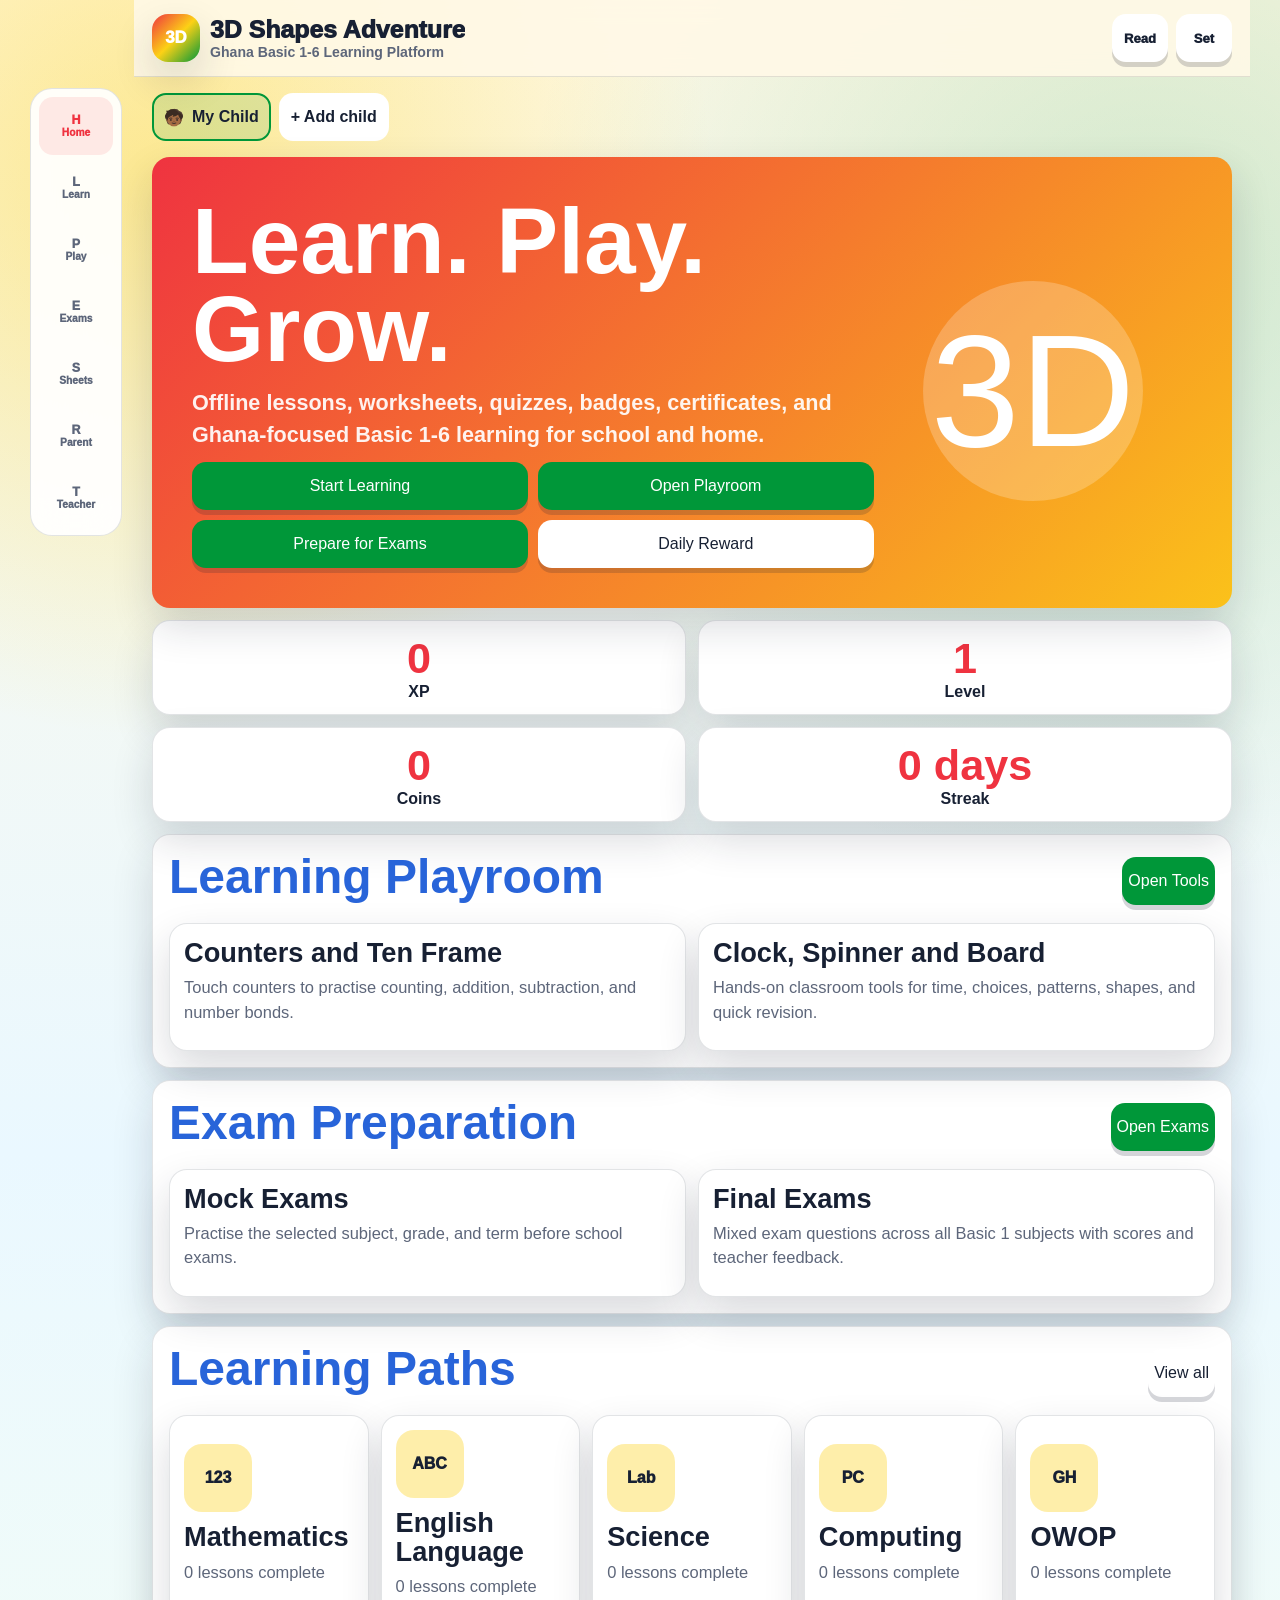
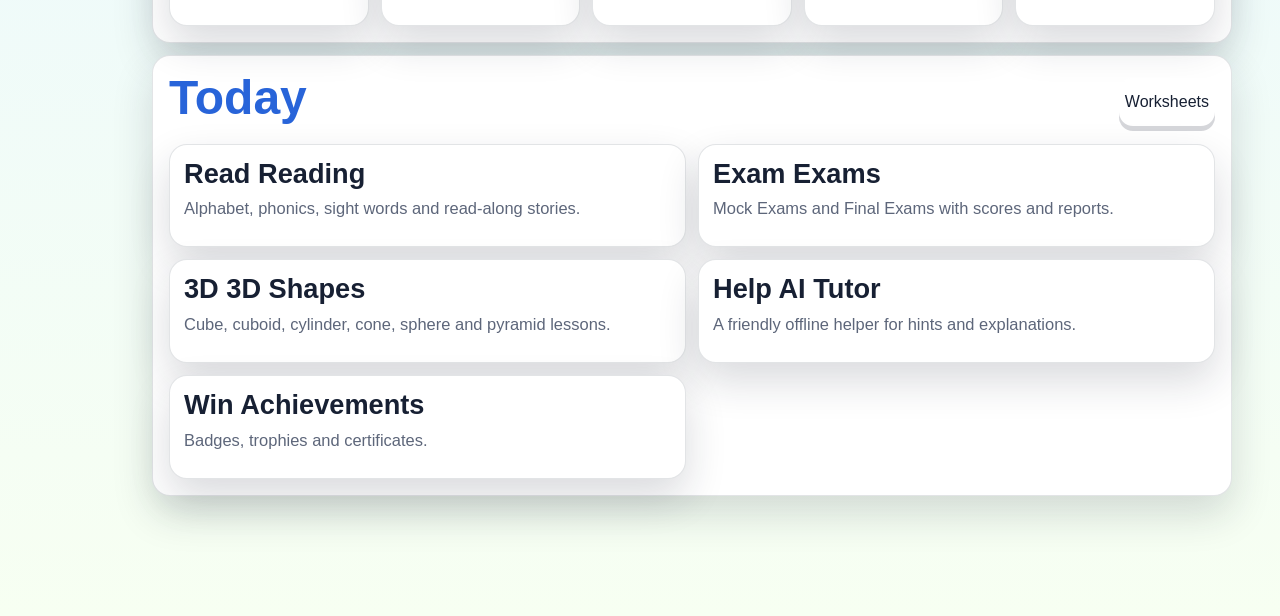
==== index.html @ 96acb21d "Update iPad-ready learning app" ====
<!DOCTYPE html>
<html lang="en">
<head>
  <meta charset="UTF-8" />
  <meta name="viewport" content="width=device-width, initial-scale=1.0, viewport-fit=cover" />
  <meta name="description" content="3D Shapes Adventure is an offline-first Ghana Basic 1-6 educational platform with lessons, quizzes, worksheets, dashboards, rewards, certificates, and read-aloud support." />
  <meta name="theme-color" content="#ef3340" />
  <meta name="mobile-web-app-capable" content="yes" />
  <meta name="apple-mobile-web-app-capable" content="yes" />
  <meta name="apple-mobile-web-app-title" content="3D Shapes" />
  <meta name="apple-mobile-web-app-status-bar-style" content="black-translucent" />
  <title>3D Shapes Adventure</title>
  <link rel="manifest" href="manifest.webmanifest" />
  <link rel="icon" href="icons/icon-192.png" />
  <link rel="apple-touch-icon" href="icons/icon-180.png" />
  <link rel="stylesheet" href="css/styles.css?v=20260722-self-taught-lessons" />
</head>
<body>
  <div id="app" class="app-shell" aria-live="polite">
    <section class="fallback-card panel">
      <h1>3D Shapes Adventure</h1>
      <p>The app is loading. If this message stays on screen, open the app from GitHub Pages or a local web server instead of a direct file.</p>
      <p>Local preview address: http://127.0.0.1:8765/index.html</p>
    </section>
    <noscript>
      <section class="fallback-card">
        <h1>3D Shapes Adventure</h1>
        <p>Please turn on JavaScript to use lessons, quizzes, worksheets, profiles, and offline learning.</p>
      </section>
    </noscript>
  </div>
  <script type="module" src="js/app.js?v=20260722-self-taught-lessons"></script>
</body>
</html>
---- css/styles.css ----
:root {
  --red: #ef3340;
  --gold: #fcd116;
  --green: #009739;
  --blue: #2864d9;
  --sky: #35c7ff;
  --purple: #7c4dff;
  --ink: #172033;
  --muted: #5d667a;
  --paper: #ffffff;
  --cream: #fff7dc;
  --line: rgba(23, 32, 51, 0.12);
  --shadow: 0 18px 40px rgba(23, 32, 51, 0.16);
  --radius: 18px;
  --font-scale: 1;
}

* {
  box-sizing: border-box;
}

html {
  scroll-behavior: smooth;
}

body {
  margin: 0;
  min-height: 100vh;
  color: var(--ink);
  font-family: "Trebuchet MS", Arial, sans-serif;
  font-size: calc(16px * var(--font-scale));
  background:
    radial-gradient(circle at 12% 8%, rgba(252, 209, 22, 0.42), transparent 24%),
    radial-gradient(circle at 90% 12%, rgba(0, 151, 57, 0.17), transparent 28%),
    linear-gradient(180deg, #fff9e7 0%, #eaf8ff 52%, #f7fff2 100%);
}

body.dark {
  --ink: #f6f7fb;
  --muted: #c4c9d8;
  --paper: #23283b;
  --cream: #161b2f;
  --line: rgba(255, 255, 255, 0.16);
  --shadow: 0 18px 42px rgba(0, 0, 0, 0.34);
  background:
    radial-gradient(circle at 10% 8%, rgba(252, 209, 22, 0.18), transparent 25%),
    radial-gradient(circle at 90% 12%, rgba(53, 199, 255, 0.12), transparent 26%),
    linear-gradient(180deg, #101523 0%, #171b2d 100%);
}

body.high-contrast {
  --red: #d60000;
  --gold: #ffd800;
  --green: #008000;
  --blue: #004bff;
  --ink: #000000;
  --muted: #111111;
  --paper: #ffffff;
  --cream: #ffffff;
  --line: #000000;
  background: #ffffff;
}

body.dyslexia {
  font-family: Verdana, Arial, sans-serif;
  letter-spacing: 0.02em;
  word-spacing: 0.08em;
}

button,
input,
select,
textarea {
  font: inherit;
}

button {
  min-height: 48px;
  border: 0;
  border-radius: 14px;
  cursor: pointer;
  color: var(--ink);
  background: var(--gold);
  box-shadow: 0 5px 0 rgba(23, 32, 51, 0.18);
  transition: transform 0.15s ease, filter 0.15s ease, box-shadow 0.15s ease;
}

button:hover,
button:focus-visible {
  transform: translateY(-2px);
  filter: brightness(1.04);
}

button:active {
  transform: translateY(2px);
  box-shadow: 0 2px 0 rgba(23, 32, 51, 0.18);
}

button:disabled {
  cursor: not-allowed;
  opacity: 0.6;
  transform: none;
}

.app-shell {
  width: min(1220px, 100%);
  margin: 0 auto;
  padding: 12px;
  padding-bottom: calc(92px + env(safe-area-inset-bottom));
}

.app-header {
  position: sticky;
  top: 0;
  z-index: 20;
  display: grid;
  grid-template-columns: 1fr auto;
  gap: 10px;
  align-items: center;
  margin: -12px -12px 12px;
  padding: 12px;
  background: rgba(255, 249, 231, 0.9);
  backdrop-filter: blur(14px);
  border-bottom: 1px solid var(--line);
}

body.dark .app-header {
  background: rgba(16, 21, 35, 0.9);
}

.brand {
  display: flex;
  align-items: center;
  gap: 10px;
  min-width: 0;
}

.brand-mark {
  display: grid;
  flex: 0 0 48px;
  height: 48px;
  place-items: center;
  border-radius: 16px;
  color: #fff;
  font-size: 1.05rem;
  font-weight: 1000;
  letter-spacing: 0;
  background: linear-gradient(135deg, var(--red), var(--gold), var(--green));
  box-shadow: var(--shadow);
  animation: floaty 3s ease-in-out infinite;
}

.brand-title {
  display: block;
  overflow: hidden;
  font-weight: 1000;
  font-size: clamp(1.1rem, 4vw, 1.55rem);
  white-space: nowrap;
  text-overflow: ellipsis;
}

.brand-subtitle {
  display: block;
  color: var(--muted);
  font-size: 0.88rem;
  font-weight: 800;
}

.header-actions {
  display: flex;
  gap: 8px;
}

.icon-btn {
  width: auto;
  min-width: 56px;
  padding: 0 12px;
  background: var(--paper);
  font-size: 0.82rem;
  font-weight: 1000;
}

.profile-strip {
  display: flex;
  gap: 8px;
  overflow-x: auto;
  margin: 0 0 12px;
  padding-bottom: 4px;
}

.profile-chip {
  display: flex;
  flex: 0 0 auto;
  align-items: center;
  gap: 8px;
  padding: 8px 10px;
  border: 2px solid transparent;
  background: var(--paper);
  box-shadow: none;
  font-weight: 900;
}

.profile-chip.active {
  border-color: var(--green);
  background: rgba(0, 151, 57, 0.12);
}

.hero {
  position: relative;
  overflow: hidden;
  padding: clamp(18px, 5vw, 40px);
  border-radius: var(--radius);
  background:
    linear-gradient(135deg, rgba(239, 51, 64, 0.95), rgba(252, 209, 22, 0.9)),
    var(--red);
  color: #fff;
  box-shadow: var(--shadow);
}

.hero h1 {
  max-width: 780px;
  margin: 0;
  font-size: clamp(2.3rem, 11vw, 5.8rem);
  line-height: 0.95;
}

.hero p {
  max-width: 680px;
  margin: 14px 0 0;
  color: rgba(255, 255, 255, 0.92);
  font-size: clamp(1.1rem, 3.8vw, 1.35rem);
  line-height: 1.45;
  font-weight: 800;
}

.mascot {
  display: grid;
  width: min(220px, 44vw);
  aspect-ratio: 1;
  margin: 18px auto 0;
  place-items: center;
  border-radius: 50%;
  background: rgba(255, 255, 255, 0.22);
  font-size: clamp(5rem, 30vw, 10rem);
  animation: floaty 3.4s ease-in-out infinite;
}

.quick-stats,
.dashboard-grid,
.subject-grid,
.map-grid,
.card-grid,
.counter-pile,
.worksheet-grid,
.quiz-grid,
.badge-grid,
.report-grid,
.settings-grid {
  display: grid;
  gap: 12px;
}

.quick-stats {
  grid-template-columns: repeat(2, 1fr);
  margin: 12px 0;
}

.stat-card,
.panel,
.subject-card,
.lesson-card,
.activity-card,
.worksheet-page,
.certificate,
.modal-card {
  border: 1px solid var(--line);
  border-radius: var(--radius);
  background: var(--paper);
  box-shadow: var(--shadow);
}

.stat-card {
  padding: 13px;
  text-align: center;
  font-weight: 900;
}

.stat-card strong {
  display: block;
  color: var(--red);
  font-size: clamp(1.6rem, 8vw, 2.7rem);
}

.panel {
  padding: 16px;
  margin: 12px 0;
}

.section-title {
  display: flex;
  align-items: center;
  justify-content: space-between;
  gap: 10px;
  margin-bottom: 12px;
}

h1,
h2,
h3 {
  margin: 0 0 8px;
  line-height: 1.08;
}

h2 {
  color: var(--blue);
  font-size: clamp(1.7rem, 6vw, 3rem);
}

h3 {
  font-size: clamp(1.2rem, 4vw, 1.7rem);
}

p {
  margin: 0 0 12px;
  color: var(--muted);
  line-height: 1.48;
  font-size: 1.03rem;
}

.subject-grid,
.map-grid,
.card-grid,
.worksheet-grid,
.badge-grid {
  grid-template-columns: 1fr;
}

.subject-card,
.activity-card {
  padding: 14px;
  text-align: left;
  background: var(--paper);
}

.manipulative-card {
  margin-top: 14px;
  padding: 16px;
  border: 4px solid rgba(252, 209, 22, 0.7);
  border-radius: 22px;
  background:
    linear-gradient(135deg, rgba(252, 209, 22, 0.2), rgba(53, 199, 255, 0.14)),
    var(--paper);
  box-shadow: var(--shadow);
}

.tool-header {
  display: flex;
  align-items: center;
  justify-content: space-between;
  gap: 10px;
  margin-bottom: 10px;
}

.tool-score {
  display: grid;
  min-width: 72px;
  min-height: 56px;
  place-items: center;
  border-radius: 18px;
  color: #fff;
  background: var(--red);
  font-size: 1.35rem;
  font-weight: 1000;
}

.ten-frame {
  display: grid;
  grid-template-columns: repeat(5, 1fr);
  gap: 8px;
  margin: 14px 0;
}

.ten-cell,
.board-cell {
  min-height: 64px;
  border: 3px solid var(--line);
  background: #fff;
  color: var(--blue);
  box-shadow: none;
  font-size: 1.8rem;
  font-weight: 1000;
}

.ten-cell.filled {
  border-color: var(--green);
  background: rgba(0, 151, 57, 0.16);
}

.counter-pile {
  grid-template-columns: repeat(auto-fit, minmax(48px, 1fr));
  margin: 12px 0;
}

.counter {
  display: grid;
  min-height: 48px;
  place-items: center;
  border-radius: 50%;
  color: #fff;
  background: linear-gradient(135deg, var(--blue), var(--purple));
  font-weight: 1000;
  box-shadow: 0 6px 0 rgba(23, 32, 51, 0.16);
}

.clock-face {
  position: relative;
  width: min(330px, 82vw);
  aspect-ratio: 1;
  margin: 16px auto;
  border: 10px solid var(--blue);
  border-radius: 50%;
  background: #fff;
  color: #172033;
  box-shadow: inset 0 0 0 6px rgba(252, 209, 22, 0.5), var(--shadow);
}

.clock-number {
  position: absolute;
  left: 50%;
  top: 50%;
  width: 32px;
  height: 32px;
  margin: -16px;
  text-align: center;
  font-weight: 1000;
}

.clock-number.n1 { transform: rotate(30deg) translateY(-124px) rotate(-30deg); }
.clock-number.n2 { transform: rotate(60deg) translateY(-124px) rotate(-60deg); }
.clock-number.n3 { transform: rotate(90deg) translateY(-124px) rotate(-90deg); }
.clock-number.n4 { transform: rotate(120deg) translateY(-124px) rotate(-120deg); }
.clock-number.n5 { transform: rotate(150deg) translateY(-124px) rotate(-150deg); }
.clock-number.n6 { transform: rotate(180deg) translateY(-124px) rotate(-180deg); }
.clock-number.n7 { transform: rotate(210deg) translateY(-124px) rotate(-210deg); }
.clock-number.n8 { transform: rotate(240deg) translateY(-124px) rotate(-240deg); }
.clock-number.n9 { transform: rotate(270deg) translateY(-124px) rotate(-270deg); }
.clock-number.n10 { transform: rotate(300deg) translateY(-124px) rotate(-300deg); }
.clock-number.n11 { transform: rotate(330deg) translateY(-124px) rotate(-330deg); }
.clock-number.n12 { transform: rotate(360deg) translateY(-124px) rotate(-360deg); }

.clock-hand {
  position: absolute;
  left: 50%;
  bottom: 50%;
  width: 8px;
  border-radius: 999px;
  transform-origin: bottom center;
}

.hour-hand {
  height: 84px;
  margin-left: -4px;
  background: var(--red);
}

.minute-hand {
  height: 116px;
  margin-left: -4px;
  background: var(--green);
}

.clock-dot {
  position: absolute;
  left: 50%;
  top: 50%;
  width: 22px;
  height: 22px;
  margin: -11px;
  border-radius: 50%;
  background: var(--gold);
}

.spinner-wheel {
  display: grid;
  width: min(340px, 82vw);
  aspect-ratio: 1;
  margin: 16px auto;
  place-items: center;
  border: 12px solid var(--green);
  border-radius: 50%;
  background:
    conic-gradient(var(--red) 0 60deg, var(--gold) 60deg 120deg, var(--green) 120deg 180deg, var(--blue) 180deg 240deg, var(--purple) 240deg 300deg, #ff8f3d 300deg 360deg);
  color: #fff;
  text-align: center;
  font-weight: 1000;
  box-shadow: var(--shadow);
}

.spinner-wheel span {
  grid-area: 1 / 1;
  max-width: 120px;
  padding: 8px;
  border-radius: 12px;
  background: rgba(23, 32, 51, 0.42);
}

.pattern-board {
  display: grid;
  grid-template-columns: repeat(5, 1fr);
  gap: 8px;
  margin: 14px 0;
}

.board-cell.marked {
  color: #fff;
  background: var(--blue);
}

.subject-card.locked {
  opacity: 0.55;
}

.subject-icon {
  display: grid;
  width: 68px;
  height: 68px;
  margin-bottom: 10px;
  place-items: center;
  border-radius: 18px;
  background: rgba(252, 209, 22, 0.36);
  color: var(--ink);
  font-size: 1rem;
  font-weight: 1000;
}

.lesson-card {
  overflow: hidden;
}

.lesson-visual {
  display: grid;
  min-height: 260px;
  place-items: center;
  background:
    linear-gradient(135deg, rgba(252, 209, 22, 0.55), rgba(53, 199, 255, 0.24)),
    var(--cream);
  font-size: clamp(5.5rem, 32vw, 12rem);
  text-align: center;
}

.lesson-body {
  padding: 16px;
}

.lesson-meta {
  display: grid;
  grid-template-columns: repeat(2, minmax(0, 1fr));
  gap: 8px;
  margin-bottom: 14px;
}

.lesson-meta span {
  display: grid;
  gap: 3px;
  padding: 10px;
  border: 1px solid var(--line);
  border-radius: 14px;
  background: rgba(255, 255, 255, 0.74);
  color: var(--ink);
  font-weight: 900;
}

.lesson-meta strong {
  color: var(--muted);
  font-size: 0.72rem;
  text-transform: uppercase;
}

.pill-row {
  display: flex;
  flex-wrap: wrap;
  gap: 8px;
  margin: 12px 0;
}

.pill {
  padding: 8px 10px;
  border-radius: 999px;
  background: rgba(0, 151, 57, 0.12);
  color: var(--ink);
  font-weight: 900;
}

.lesson-points {
  display: grid;
  gap: 8px;
  margin: 12px 0;
  padding: 0;
  list-style: none;
}

.lesson-points li {
  padding: 12px;
  border-radius: 14px;
  background: var(--cream);
  color: var(--ink);
  font-weight: 900;
}

.teacher-objective {
  display: grid;
  gap: 6px;
  margin: 12px 0;
  padding: 14px;
  border: 2px solid rgba(0, 151, 57, 0.24);
  border-radius: 16px;
  background: rgba(0, 151, 57, 0.1);
  font-size: 1.05rem;
}

.teacher-objective strong {
  color: var(--green);
  font-size: 1.05rem;
}

.teacher-section {
  margin: 12px 0;
  padding: 14px;
  border: 1px solid var(--line);
  border-radius: 16px;
  background: rgba(255, 255, 255, 0.54);
}

body.dark .teacher-section {
  background: rgba(255, 255, 255, 0.06);
}

.teacher-section h3 {
  color: var(--red);
}

.teacher-section.warmup {
  background: rgba(252, 209, 22, 0.22);
}

.teacher-section.mistake {
  background: rgba(239, 51, 64, 0.1);
}

.teacher-section.practical {
  border-color: rgba(40, 100, 217, 0.24);
  background: rgba(53, 199, 255, 0.13);
}

.teacher-section.self-study {
  border-color: rgba(0, 151, 57, 0.28);
  background: rgba(0, 151, 57, 0.09);
}

.study-steps {
  display: grid;
  gap: 9px;
  margin: 12px 0 0;
  padding-left: 22px;
}

.study-steps li {
  padding: 10px 12px;
  border-radius: 14px;
  background: var(--paper);
  color: var(--ink);
  font-weight: 900;
  line-height: 1.45;
}

.worked-example {
  margin: 10px 0;
  padding: 12px;
  border-radius: 14px;
  background: var(--cream);
}

.worked-example h4 {
  margin: 0 0 8px;
  color: var(--blue);
  font-size: 1.08rem;
}

.worked-example ol {
  margin: 0;
  padding-left: 22px;
  color: var(--muted);
  line-height: 1.5;
  font-weight: 800;
}

.quick-checks {
  display: grid;
  gap: 8px;
}

.quick-checks details {
  padding: 12px;
  border-radius: 14px;
  background: var(--cream);
}

.quick-checks summary {
  cursor: pointer;
  font-weight: 1000;
}

.action-row {
  display: grid;
  grid-template-columns: 1fr 1fr;
  gap: 10px;
  margin-top: 12px;
}

.primary {
  background: var(--green);
  color: #fff;
}

.secondary {
  background: var(--paper);
}

.danger {
  background: var(--red);
  color: #fff;
}

.input,
.select,
.textarea {
  width: 100%;
  min-height: 48px;
  padding: 12px;
  border: 2px solid var(--line);
  border-radius: 14px;
  color: var(--ink);
  background: var(--paper);
}

.textarea {
  min-height: 92px;
  resize: vertical;
}

.bottom-nav {
  position: fixed;
  right: 0;
  bottom: 0;
  left: 0;
  z-index: 30;
  display: grid;
  grid-template-columns: repeat(7, 1fr);
  gap: 4px;
  padding: 8px 8px calc(8px + env(safe-area-inset-bottom));
  border-top: 1px solid var(--line);
  background: rgba(255, 255, 255, 0.93);
  backdrop-filter: blur(16px);
}

body.dark .bottom-nav {
  background: rgba(16, 21, 35, 0.93);
}

.nav-btn {
  min-height: 58px;
  padding: 6px 3px;
  background: transparent;
  box-shadow: none;
  color: var(--muted);
  font-size: 0.64rem;
  font-weight: 1000;
}

.nav-btn span {
  display: block;
  font-size: 0.78rem;
  line-height: 1.1;
}

.nav-btn.active {
  color: var(--red);
  background: rgba(239, 51, 64, 0.1);
}

.progress-shell {
  height: 18px;
  overflow: hidden;
  border-radius: 999px;
  background: rgba(23, 32, 51, 0.12);
}

.progress-fill {
  width: 0;
  height: 100%;
  border-radius: inherit;
  background: linear-gradient(90deg, var(--green), var(--gold));
  transition: width 0.25s ease;
}

.quiz-option {
  width: 100%;
  margin: 6px 0;
  padding: 14px;
  text-align: left;
  background: rgba(53, 199, 255, 0.28);
  font-weight: 900;
}

.quiz-option.correct {
  background: var(--green);
  color: #fff;
}

.quiz-option.wrong {
  background: var(--red);
  color: #fff;
}

.worksheet-page,
.certificate {
  padding: 18px;
  color: #172033;
  background: #fff;
}

.worksheet-line {
  margin: 10px 0;
  padding: 12px;
  border: 2px dashed #cbd3e3;
  border-radius: 12px;
  font-size: 1.12rem;
  font-weight: 900;
}

.trace {
  display: block;
  margin-top: 8px;
  color: #8d97ab;
  font-size: 2rem;
  letter-spacing: 6px;
  text-decoration: underline dotted;
  text-underline-offset: 8px;
}

.certificate {
  text-align: center;
  border: 10px double var(--gold);
}

.certificate h2 {
  color: var(--red);
}

.qr {
  display: grid;
  grid-template-columns: repeat(9, 1fr);
  width: 112px;
  height: 112px;
  margin: 12px auto;
  border: 6px solid #172033;
}

.qr span {
  background: #fff;
}

.qr span.on {
  background: #172033;
}

.badge {
  padding: 13px;
  border: 2px solid var(--line);
  border-radius: 16px;
  text-align: center;
  background: var(--paper);
  opacity: 0.6;
}

.badge.earned {
  border-color: var(--gold);
  opacity: 1;
  background: rgba(252, 209, 22, 0.2);
}

.badge-icon {
  display: block;
  font-size: 2.2rem;
}

.modal {
  position: fixed;
  inset: 0;
  z-index: 50;
  display: none;
  place-items: center;
  padding: 16px;
  background: rgba(0, 0, 0, 0.45);
}

.modal.show {
  display: grid;
}

.modal-card {
  width: min(680px, 100%);
  max-height: 92vh;
  overflow: auto;
  padding: 16px;
}

.avatar-grid {
  display: grid;
  grid-template-columns: repeat(4, 1fr);
  gap: 8px;
  margin: 12px 0;
}

.avatar-option {
  min-height: 64px;
  background: var(--cream);
  font-size: 2rem;
}

.confetti {
  position: fixed;
  top: -20px;
  z-index: 80;
  width: 12px;
  height: 18px;
  pointer-events: none;
  animation: confetti 1.8s linear forwards;
}

.toast {
  position: fixed;
  right: 12px;
  bottom: 92px;
  z-index: 70;
  max-width: min(380px, calc(100vw - 24px));
  padding: 12px 14px;
  border-radius: 16px;
  color: #fff;
  background: var(--ink);
  box-shadow: var(--shadow);
  font-weight: 900;
}

.hidden {
  display: none !important;
}

@keyframes floaty {
  0%,
  100% {
    transform: translateY(0);
  }
  50% {
    transform: translateY(-8px);
  }
}

@keyframes confetti {
  to {
    transform: translateY(105vh) rotate(720deg);
    opacity: 0;
  }
}

@media (min-width: 720px) {
  .app-shell {
    padding: 18px 18px 108px;
  }

  .app-header {
    margin: -18px -18px 16px;
    padding: 14px 18px;
  }

  .quick-stats,
  .dashboard-grid,
  .card-grid,
  .worksheet-grid,
  .badge-grid,
  .report-grid,
  .settings-grid {
    grid-template-columns: repeat(2, 1fr);
  }

  .subject-grid,
  .map-grid,
  .quiz-grid {
    grid-template-columns: repeat(3, 1fr);
  }

  .lesson-card {
    display: grid;
    grid-template-columns: 0.95fr 1.25fr;
  }

  .lesson-visual {
    min-height: 420px;
  }

  .hero {
    display: grid;
    grid-template-columns: 1.5fr 0.7fr;
    align-items: center;
  }
}

@media (min-width: 1040px) {
  .dashboard-grid,
  .badge-grid {
    grid-template-columns: repeat(4, 1fr);
  }

  .subject-grid,
  .map-grid {
    grid-template-columns: repeat(5, 1fr);
  }

  .bottom-nav {
    right: auto;
    top: 88px;
    bottom: auto;
    left: max(18px, calc((100vw - 1220px) / 2));
    width: 92px;
    grid-template-columns: 1fr;
    border: 1px solid var(--line);
    border-radius: 22px;
  }

  .app-shell {
    padding-left: 122px;
  }
}

@media print {
  body * {
    visibility: hidden;
  }

  .printable,
  .printable * {
    visibility: visible;
  }

  .printable {
    position: absolute;
    inset: 18px;
    box-shadow: none;
  }
}
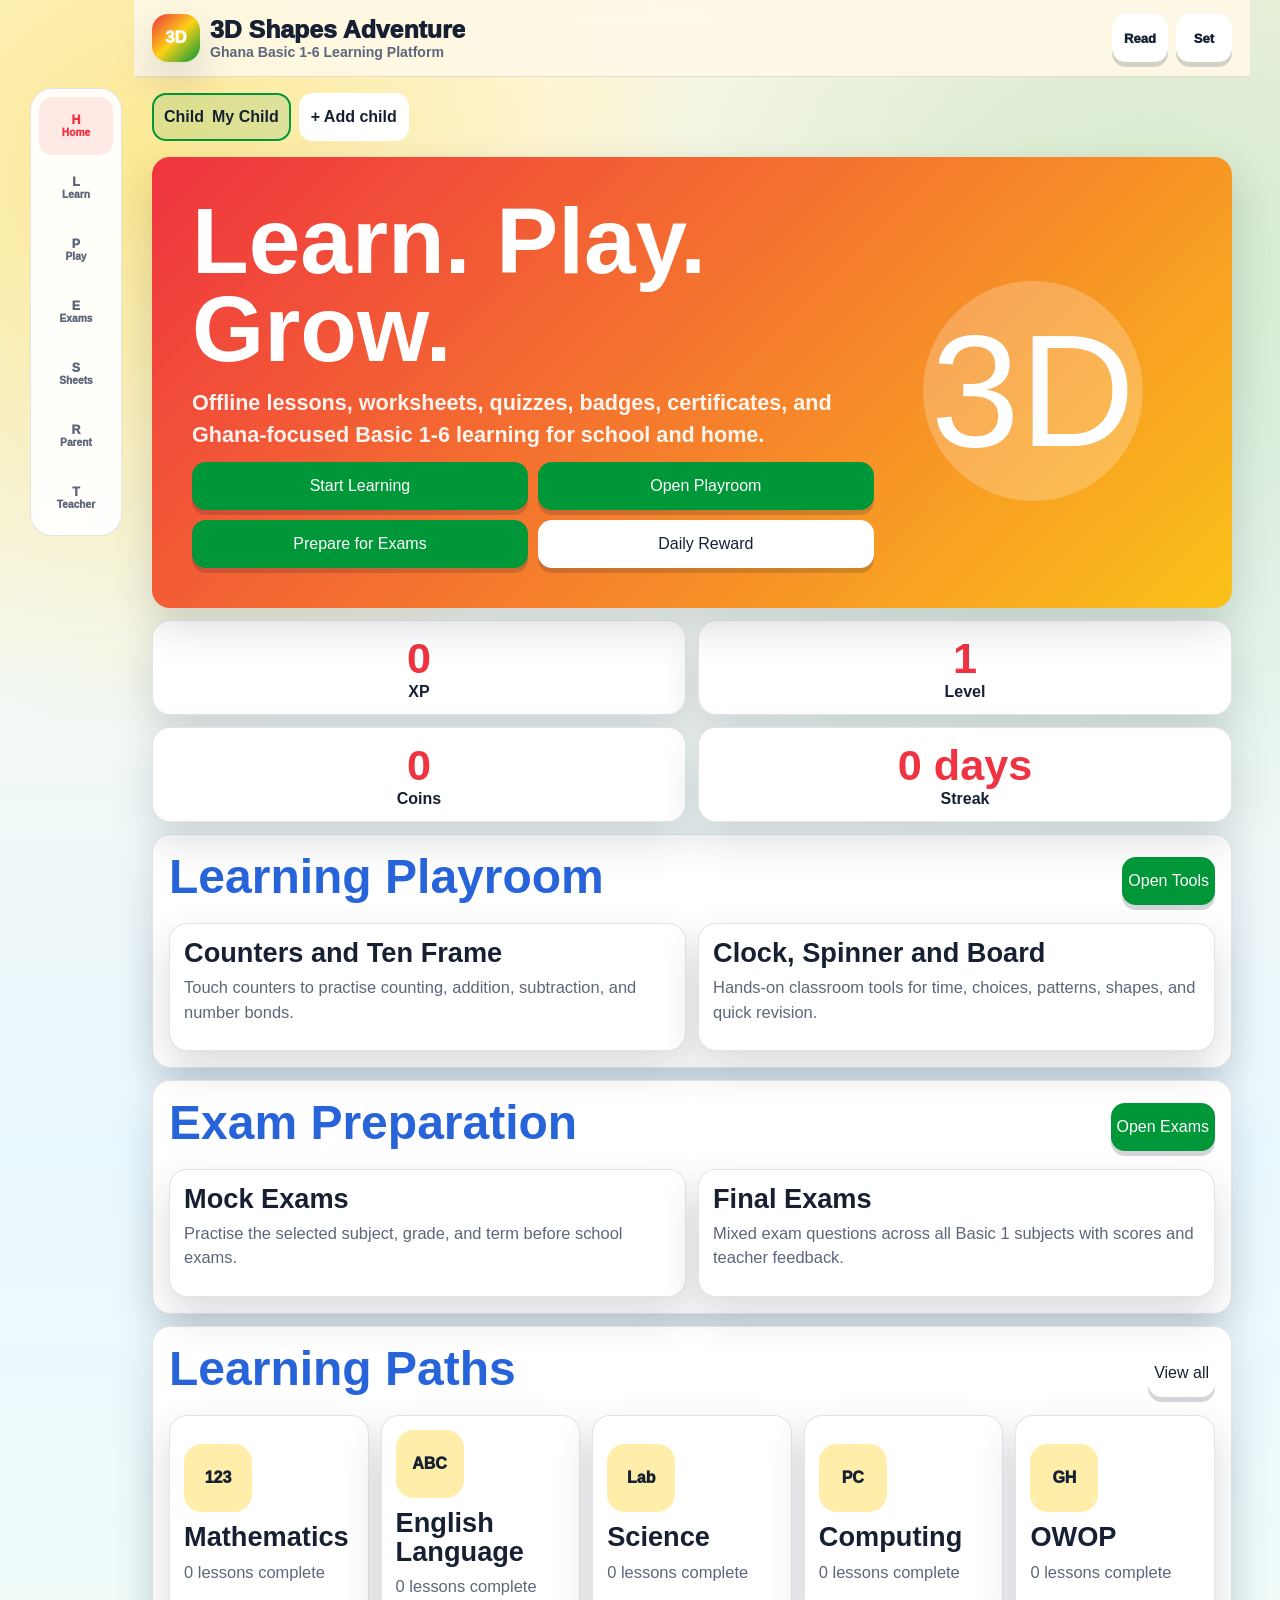
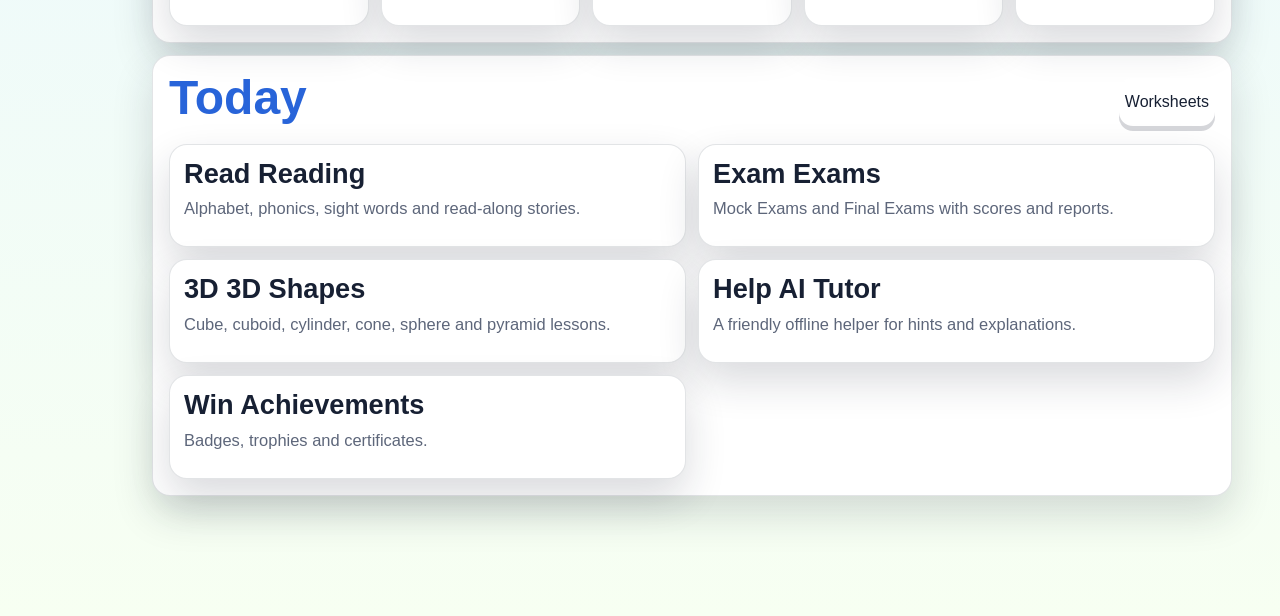
==== commit ab4b3185: "Improve iPad Air compatibility" ====
--- a/index.html
+++ b/index.html
@@ -13,7 +13,7 @@
   <link rel="manifest" href="manifest.webmanifest" />
   <link rel="icon" href="icons/icon-192.png" />
   <link rel="apple-touch-icon" href="icons/icon-180.png" />
-  <link rel="stylesheet" href="css/styles.css?v=20260722-self-taught-lessons" />
+  <link rel="stylesheet" href="css/styles.css?v=20260723-ipad-air-compatible" />
 </head>
 <body>
   <div id="app" class="app-shell" aria-live="polite">
@@ -29,6 +29,6 @@
       </section>
     </noscript>
   </div>
-  <script type="module" src="js/app.js?v=20260722-self-taught-lessons"></script>
+  <script type="module" src="js/app.js?v=20260723-ipad-air-compatible"></script>
 </body>
 </html>
--- a/css/styles.css
+++ b/css/styles.css
@@ -516,6 +516,91 @@
   background: var(--blue);
 }
 
+.writing-lab {
+  gap: 14px;
+}
+
+.writing-board {
+  position: relative;
+  display: grid;
+  min-height: 230px;
+  place-items: center;
+  overflow: hidden;
+  border: 3px solid rgba(40, 100, 217, 0.25);
+  border-radius: 22px;
+  background: #fffdf4;
+  touch-action: none;
+}
+
+.writing-lines {
+  position: absolute;
+  inset: 22px;
+  display: grid;
+  grid-template-rows: repeat(3, 1fr);
+  pointer-events: none;
+}
+
+.writing-lines span {
+  border-bottom: 3px dashed rgba(40, 100, 217, 0.28);
+}
+
+.trace-text {
+  position: relative;
+  z-index: 1;
+  max-width: 92%;
+  color: transparent;
+  font-family: "Comic Sans MS", "Trebuchet MS", Arial, sans-serif;
+  font-size: clamp(4.5rem, 24vw, 10rem);
+  font-weight: 1000;
+  line-height: 1;
+  letter-spacing: 0;
+  text-align: center;
+  -webkit-text-stroke: 3px rgba(239, 51, 64, 0.65);
+  text-shadow:
+    0 0 0 rgba(255, 255, 255, 0),
+    10px 10px 0 rgba(252, 209, 22, 0.18);
+  pointer-events: none;
+}
+
+.trace-canvas {
+  position: absolute;
+  inset: 0;
+  z-index: 3;
+  width: 100%;
+  height: 100%;
+  cursor: crosshair;
+  touch-action: none;
+}
+
+.start-dot {
+  position: absolute;
+  top: 16px;
+  left: 16px;
+  z-index: 4;
+  padding: 8px 10px;
+  border-radius: 999px;
+  background: var(--green);
+  color: #fff;
+  font-size: 0.78rem;
+  font-weight: 1000;
+}
+
+.writing-prompt,
+.writing-copy {
+  display: grid;
+  gap: 6px;
+  padding: 12px;
+  border-radius: 16px;
+  background: rgba(252, 209, 22, 0.2);
+  color: var(--ink);
+  font-weight: 900;
+}
+
+.writing-copy span {
+  color: var(--muted);
+  font-size: 0.88rem;
+}
+
 .subject-card.locked {
   opacity: 0.55;
 }
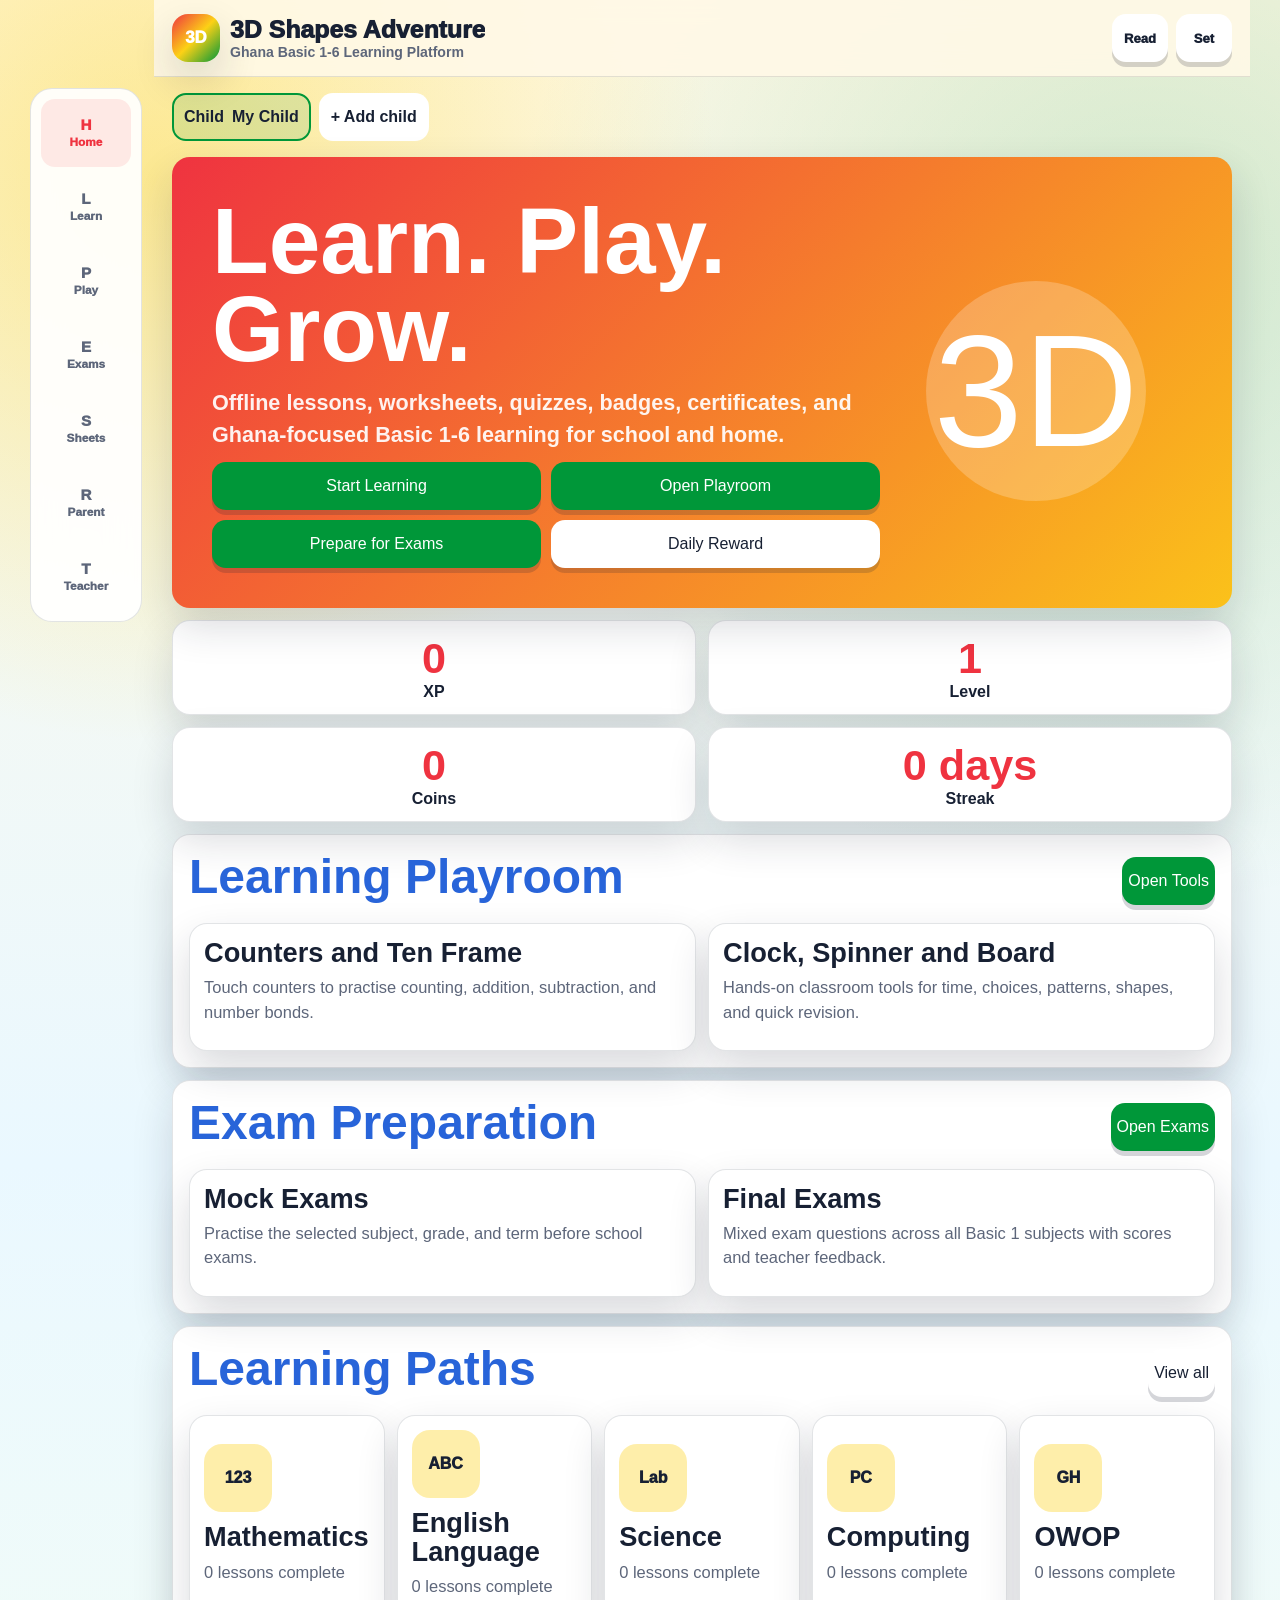
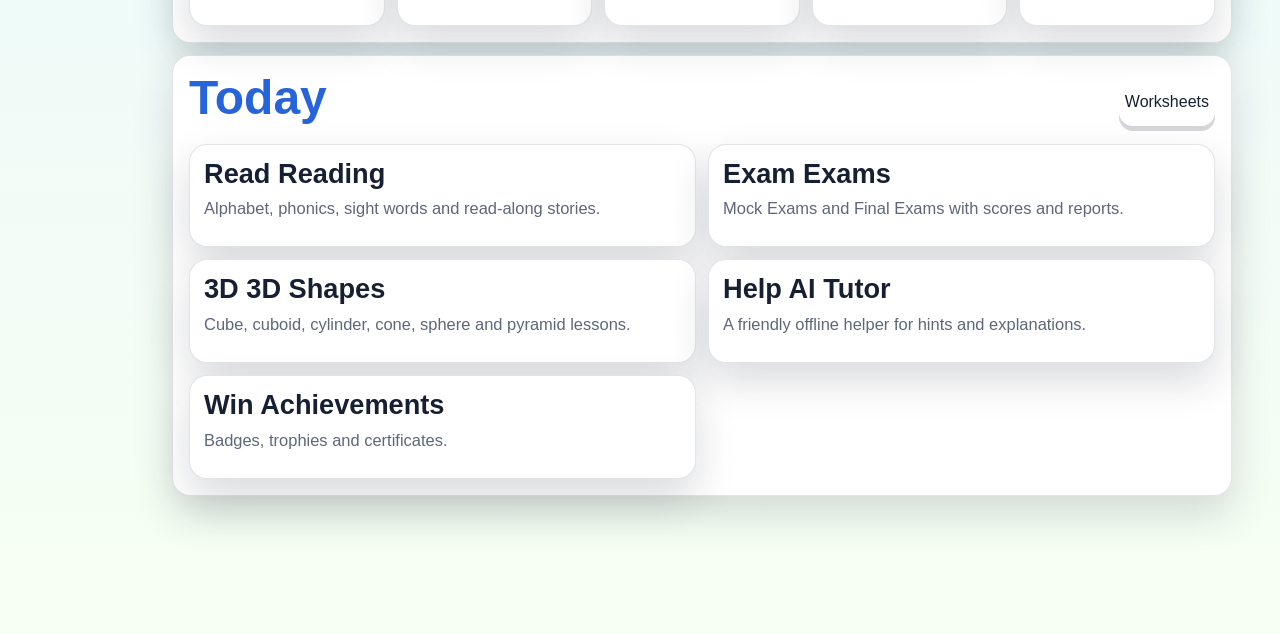
==== commit 20ba8277: "Add word and number games with bigger menu" ====
--- a/index.html
+++ b/index.html
@@ -13,7 +13,7 @@
   <link rel="manifest" href="manifest.webmanifest" />
   <link rel="icon" href="icons/icon-192.png" />
   <link rel="apple-touch-icon" href="icons/icon-180.png" />
-  <link rel="stylesheet" href="css/styles.css?v=20260723-ipad-air-compatible" />
+  <link rel="stylesheet" href="css/styles.css?v=20260725-bigger-menu-games" />
 </head>
 <body>
   <div id="app" class="app-shell" aria-live="polite">
@@ -29,6 +29,6 @@
       </section>
     </noscript>
   </div>
-  <script type="module" src="js/app.js?v=20260723-ipad-air-compatible"></script>
+  <script type="module" src="js/app.js?v=20260725-bigger-menu-games"></script>
 </body>
 </html>
--- a/css/styles.css
+++ b/css/styles.css
@@ -106,7 +106,7 @@
   width: min(1220px, 100%);
   margin: 0 auto;
   padding: 12px;
-  padding-bottom: calc(92px + env(safe-area-inset-bottom));
+  padding-bottom: calc(112px + env(safe-area-inset-bottom));
 }
 
 .app-header {
@@ -523,7 +523,7 @@
 .writing-board {
   position: relative;
   display: grid;
-  min-height: 230px;
+  min-height: 320px;
   place-items: center;
   overflow: hidden;
   border: 3px solid rgba(40, 100, 217, 0.25);
@@ -550,7 +550,7 @@
   max-width: 92%;
   color: transparent;
   font-family: "Comic Sans MS", "Trebuchet MS", Arial, sans-serif;
-  font-size: clamp(4.5rem, 24vw, 10rem);
+  font-size: clamp(5rem, 28vw, 12rem);
   font-weight: 1000;
   line-height: 1;
   letter-spacing: 0;
@@ -560,6 +560,25 @@
     0 0 0 rgba(255, 255, 255, 0),
     10px 10px 0 rgba(252, 209, 22, 0.18);
   pointer-events: none;
+}
+
+.trace-text.trace-xl {
+  font-size: clamp(9rem, 46vw, 18rem);
+  -webkit-text-stroke-width: 4px;
+}
+
+.trace-text.trace-lg {
+  font-size: clamp(7rem, 36vw, 15rem);
+  -webkit-text-stroke-width: 4px;
+}
+
+.trace-text.trace-md {
+  font-size: clamp(5.5rem, 24vw, 11rem);
+}
+
+.trace-text.trace-word {
+  font-size: clamp(3.4rem, 15vw, 7.5rem);
+  line-height: 1.08;
 }
 
 .trace-canvas {
@@ -601,6 +620,81 @@
   font-size: 0.88rem;
 }
 
+.word-target,
+.word-answer,
+.number-question {
+  padding: 16px;
+  border-radius: 18px;
+  background: rgba(252, 209, 22, 0.22);
+  color: var(--ink);
+  font-size: 1.25rem;
+  font-weight: 1000;
+  line-height: 1.35;
+}
+
+.word-answer {
+  min-height: 76px;
+  display: grid;
+  place-items: center;
+  background: #fff;
+  border: 3px dashed rgba(40, 100, 217, 0.28);
+  color: var(--blue);
+  font-size: clamp(2rem, 12vw, 4.5rem);
+  letter-spacing: 0.08em;
+}
+
+.letter-bank,
+.number-options {
+  display: grid;
+  grid-template-columns: repeat(auto-fit, minmax(72px, 1fr));
+  gap: 10px;
+  margin: 14px 0;
+}
+
+.letter-tile,
+.number-choice {
+  min-height: 68px;
+  border: 3px solid rgba(40, 100, 217, 0.18);
+  background: var(--paper);
+  color: var(--ink);
+  font-size: 1.8rem;
+  font-weight: 1000;
+}
+
+.letter-tile.used {
+  opacity: 0.42;
+  transform: scale(0.98);
+}
+
+.number-visual {
+  display: flex;
+  flex-wrap: wrap;
+  gap: 9px;
+  min-height: 70px;
+  align-items: center;
+  margin-top: 12px;
+  padding: 14px;
+  border-radius: 18px;
+  background: rgba(53, 199, 255, 0.12);
+  color: var(--ink);
+  font-size: 1.2rem;
+  font-weight: 900;
+}
+
+.number-visual span {
+  width: 24px;
+  height: 24px;
+  border-radius: 50%;
+  background: var(--blue);
+  box-shadow: inset 0 -3px 0 rgba(0, 0, 0, 0.15);
+}
+
+.game-feedback {
+  min-height: 34px;
+  color: var(--red);
+  font-weight: 1000;
+}
+
 .subject-card.locked {
   opacity: 0.55;
 }
@@ -841,8 +935,8 @@
   z-index: 30;
   display: grid;
   grid-template-columns: repeat(7, 1fr);
-  gap: 4px;
-  padding: 8px 8px calc(8px + env(safe-area-inset-bottom));
+  gap: 6px;
+  padding: 10px 10px calc(10px + env(safe-area-inset-bottom));
   border-top: 1px solid var(--line);
   background: rgba(255, 255, 255, 0.93);
   backdrop-filter: blur(16px);
@@ -853,18 +947,19 @@
 }
 
 .nav-btn {
-  min-height: 58px;
-  padding: 6px 3px;
+  min-height: 68px;
+  padding: 8px 4px;
   background: transparent;
   box-shadow: none;
   color: var(--muted);
-  font-size: 0.64rem;
+  font-size: 0.74rem;
   font-weight: 1000;
 }
 
 .nav-btn span {
   display: block;
-  font-size: 0.78rem;
+  margin-bottom: 2px;
+  font-size: 0.95rem;
   line-height: 1.1;
 }
 
@@ -1060,7 +1155,7 @@
 
 @media (min-width: 720px) {
   .app-shell {
-    padding: 18px 18px 108px;
+    padding: 18px 18px 126px;
   }
 
   .app-header {
@@ -1093,6 +1188,18 @@
     min-height: 420px;
   }
 
+  .writing-board {
+    min-height: 420px;
+  }
+
+  .trace-text.trace-xl {
+    font-size: clamp(12rem, 32vw, 22rem);
+  }
+
+  .trace-text.trace-lg {
+    font-size: clamp(9rem, 28vw, 18rem);
+  }
+
   .hero {
     display: grid;
     grid-template-columns: 1.5fr 0.7fr;
@@ -1116,14 +1223,14 @@
     top: 88px;
     bottom: auto;
     left: max(18px, calc((100vw - 1220px) / 2));
-    width: 92px;
+    width: 112px;
     grid-template-columns: 1fr;
     border: 1px solid var(--line);
     border-radius: 22px;
   }
 
   .app-shell {
-    padding-left: 122px;
+    padding-left: 142px;
   }
 }
 
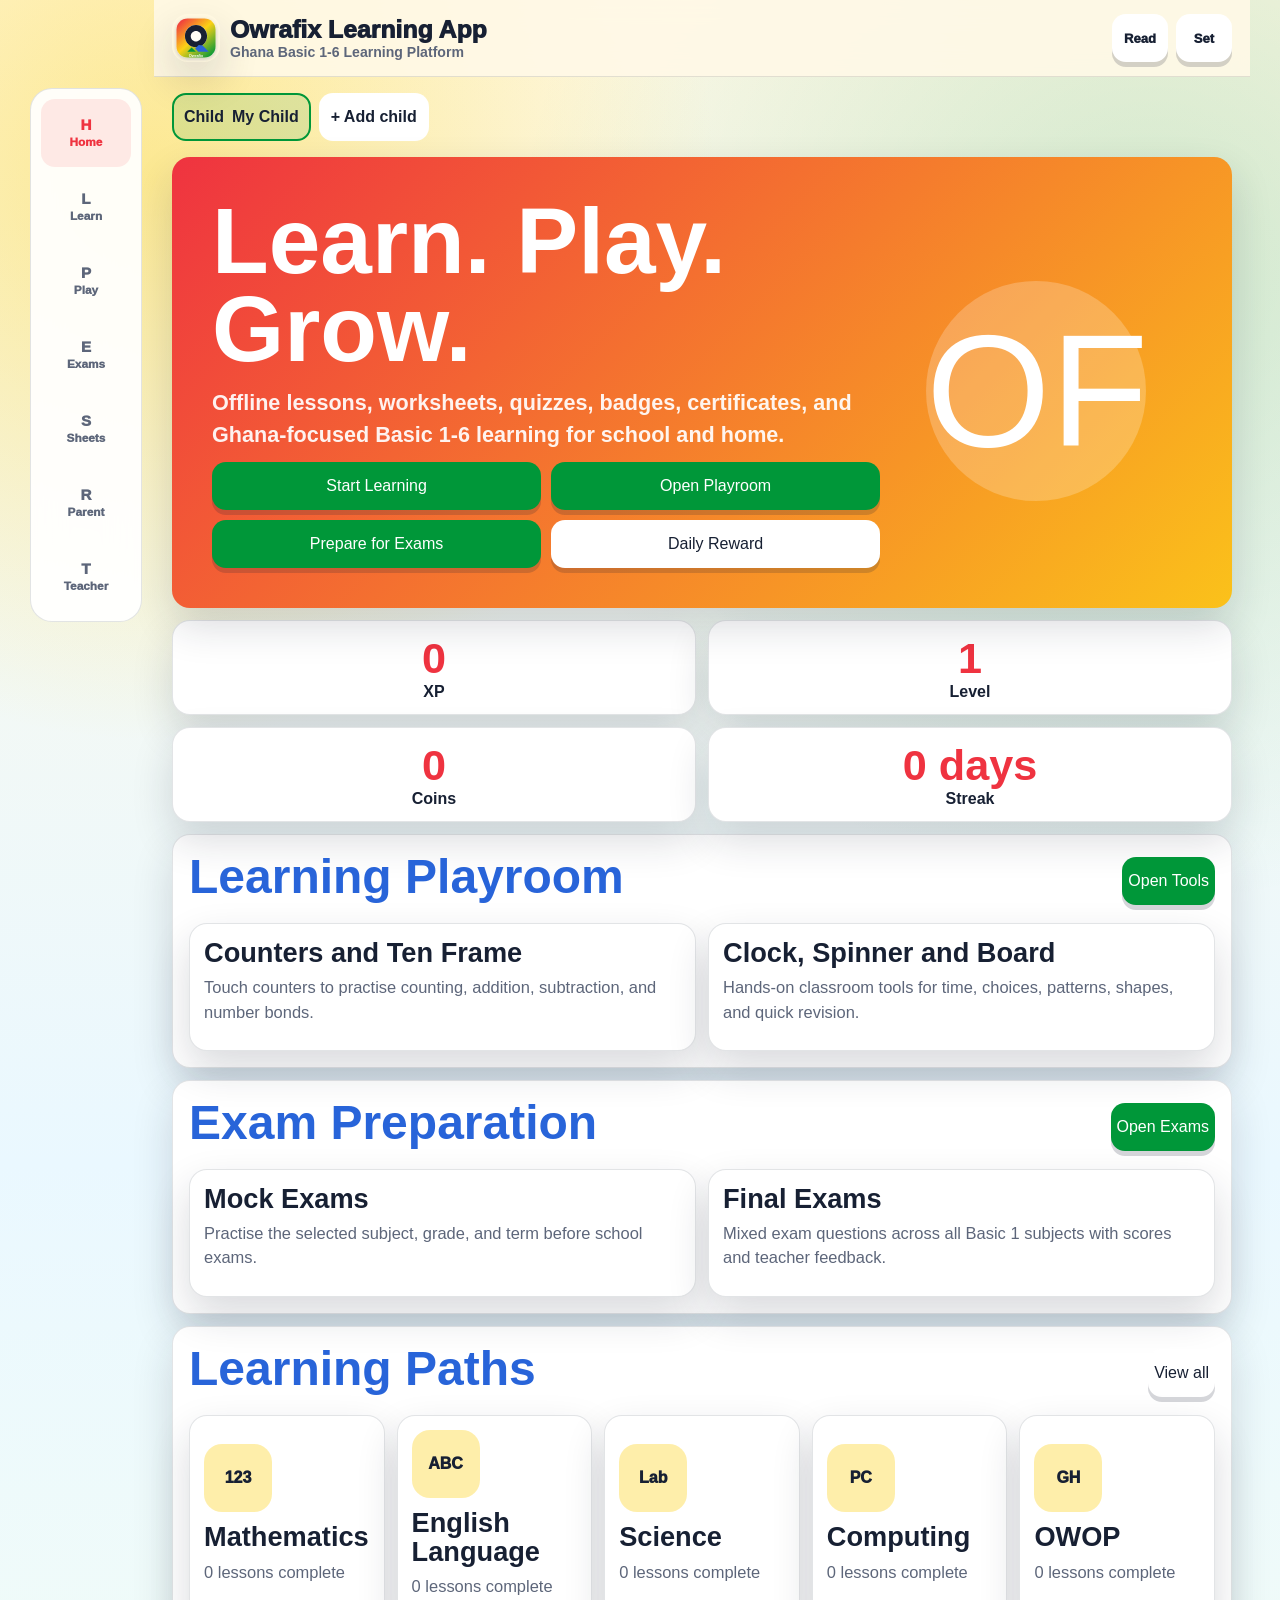
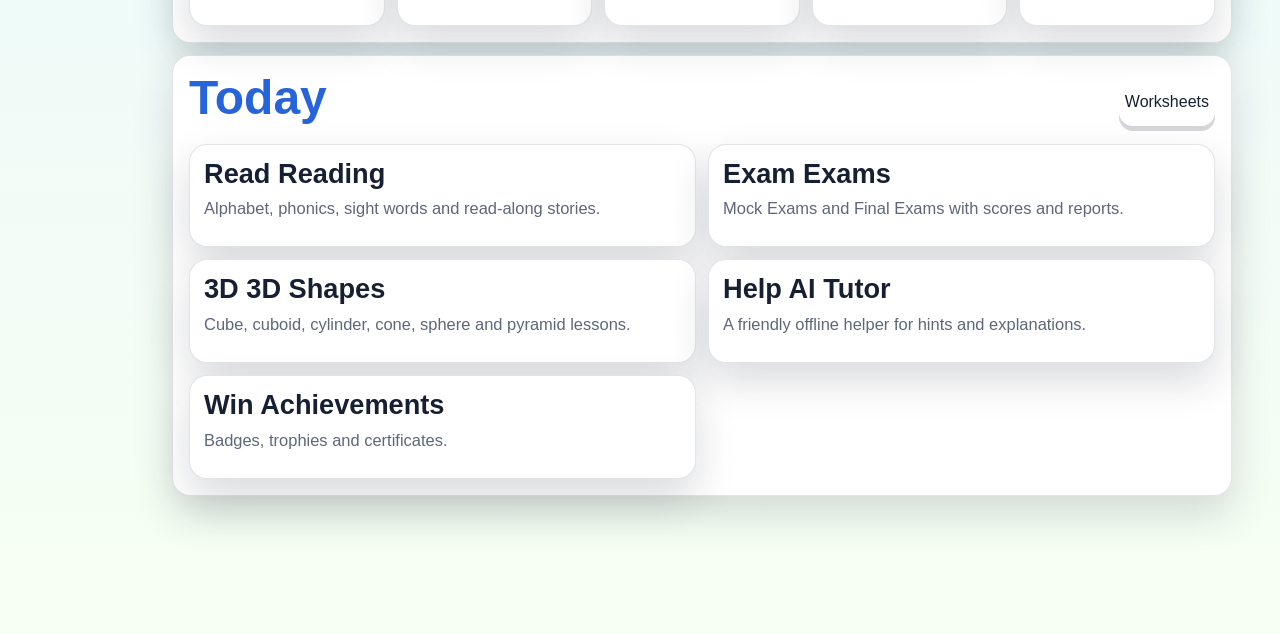
==== commit 16bf6d24: "Rebrand app to Owrafix Learning App" ====
--- a/index.html
+++ b/index.html
@@ -3,32 +3,33 @@
 <head>
   <meta charset="UTF-8" />
   <meta name="viewport" content="width=device-width, initial-scale=1.0, viewport-fit=cover" />
-  <meta name="description" content="3D Shapes Adventure is an offline-first Ghana Basic 1-6 educational platform with lessons, quizzes, worksheets, dashboards, rewards, certificates, and read-aloud support." />
+  <meta name="description" content="Owrafix Learning App is an offline-first Ghana Basic 1-6 educational platform with lessons, quizzes, worksheets, dashboards, rewards, certificates, and read-aloud support." />
   <meta name="theme-color" content="#ef3340" />
   <meta name="mobile-web-app-capable" content="yes" />
   <meta name="apple-mobile-web-app-capable" content="yes" />
-  <meta name="apple-mobile-web-app-title" content="3D Shapes" />
+  <meta name="apple-mobile-web-app-title" content="Owrafix" />
   <meta name="apple-mobile-web-app-status-bar-style" content="black-translucent" />
-  <title>3D Shapes Adventure</title>
+  <title>Owrafix Learning App</title>
   <link rel="manifest" href="manifest.webmanifest" />
-  <link rel="icon" href="icons/icon-192.png" />
+  <link rel="icon" href="assets/owrafix-logo.svg" type="image/svg+xml" />
   <link rel="apple-touch-icon" href="icons/icon-180.png" />
-  <link rel="stylesheet" href="css/styles.css?v=20260725-bigger-menu-games" />
+  <link rel="stylesheet" href="css/styles.css?v=20260725-owrafix-brand" />
 </head>
 <body>
   <div id="app" class="app-shell" aria-live="polite">
     <section class="fallback-card panel">
-      <h1>3D Shapes Adventure</h1>
+      <h1>Owrafix Learning App</h1>
       <p>The app is loading. If this message stays on screen, open the app from GitHub Pages or a local web server instead of a direct file.</p>
       <p>Local preview address: http://127.0.0.1:8765/index.html</p>
     </section>
     <noscript>
       <section class="fallback-card">
-        <h1>3D Shapes Adventure</h1>
+        <h1>Owrafix Learning App</h1>
         <p>Please turn on JavaScript to use lessons, quizzes, worksheets, profiles, and offline learning.</p>
       </section>
     </noscript>
   </div>
-  <script type="module" src="js/app.js?v=20260725-bigger-menu-games"></script>
+  <script type="module" src="js/app.js?v=20260725-owrafix-brand"></script>
 </body>
 </html>
+
--- a/css/styles.css
+++ b/css/styles.css
@@ -150,6 +150,13 @@
   animation: floaty 3s ease-in-out infinite;
 }
 
+.brand-logo {
+  display: block;
+  object-fit: cover;
+  padding: 0;
+  background: none;
+}
+
 .brand-title {
   display: block;
   overflow: hidden;
